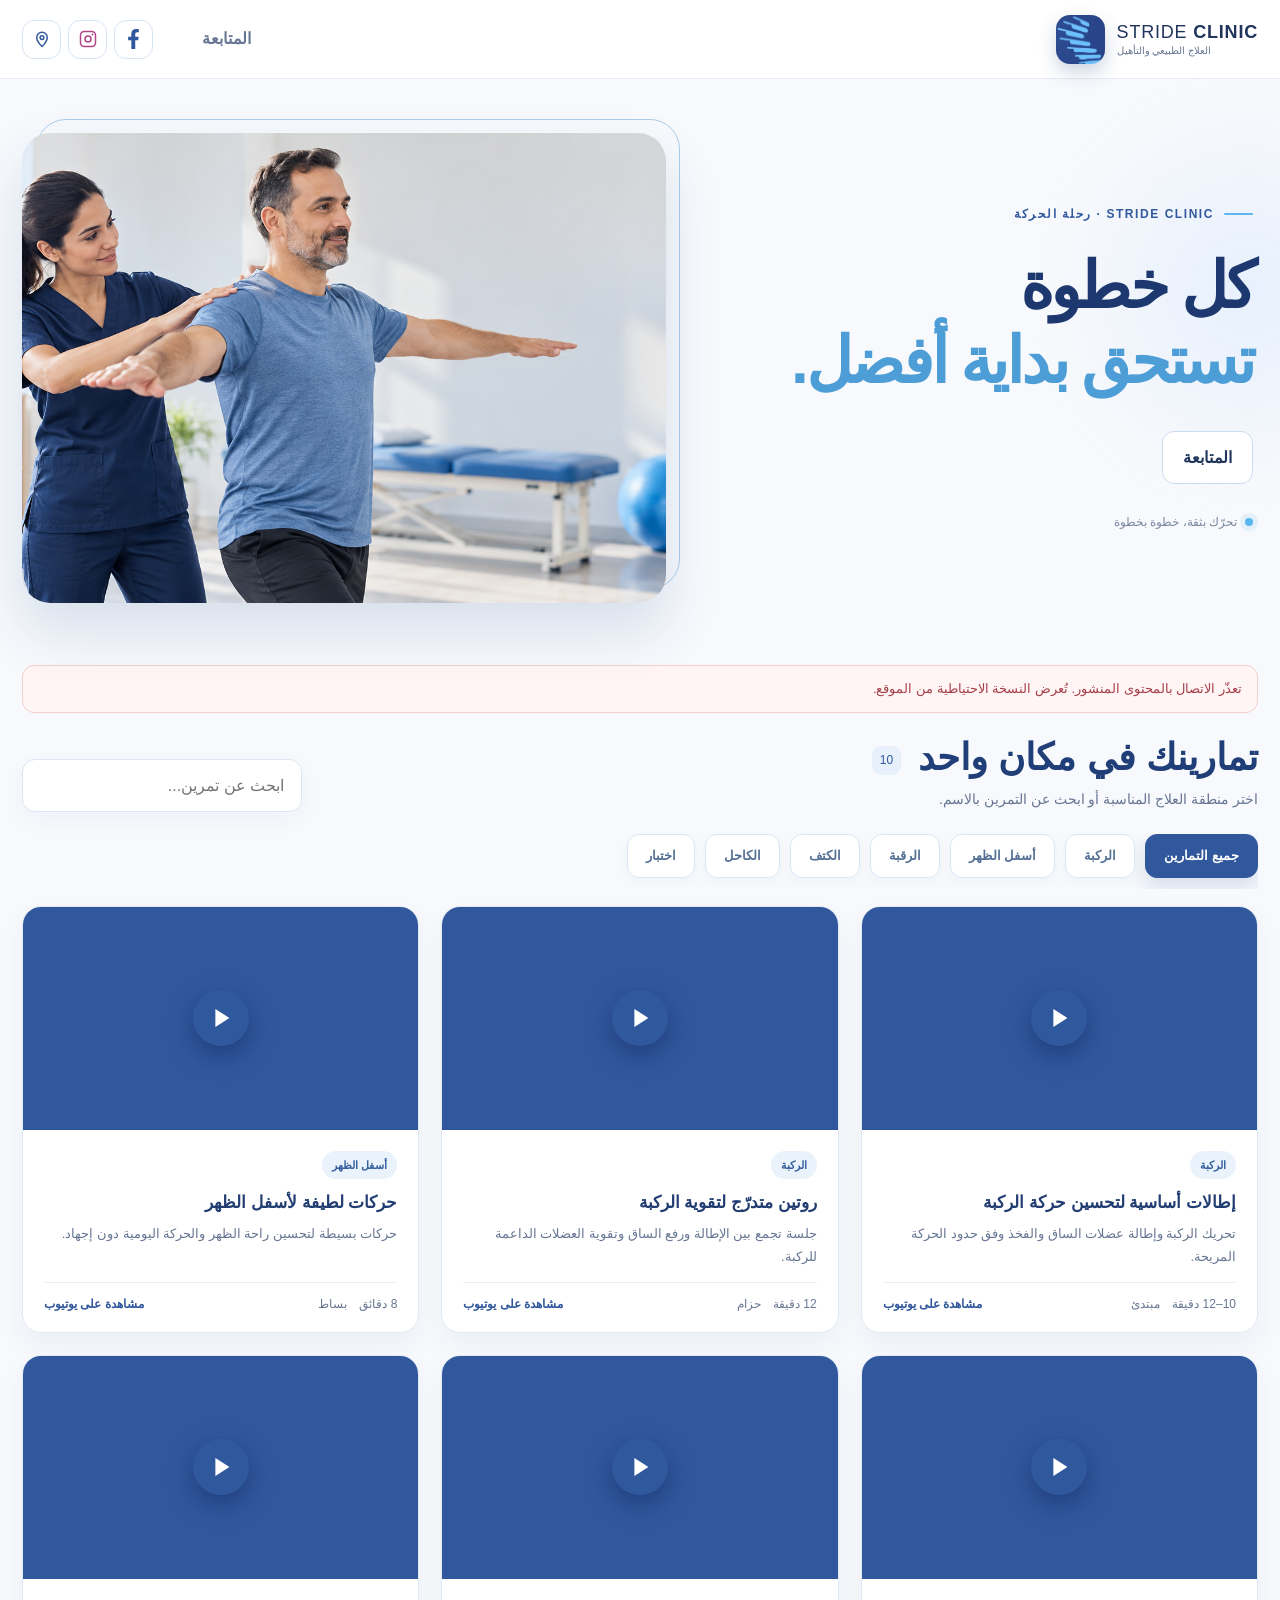
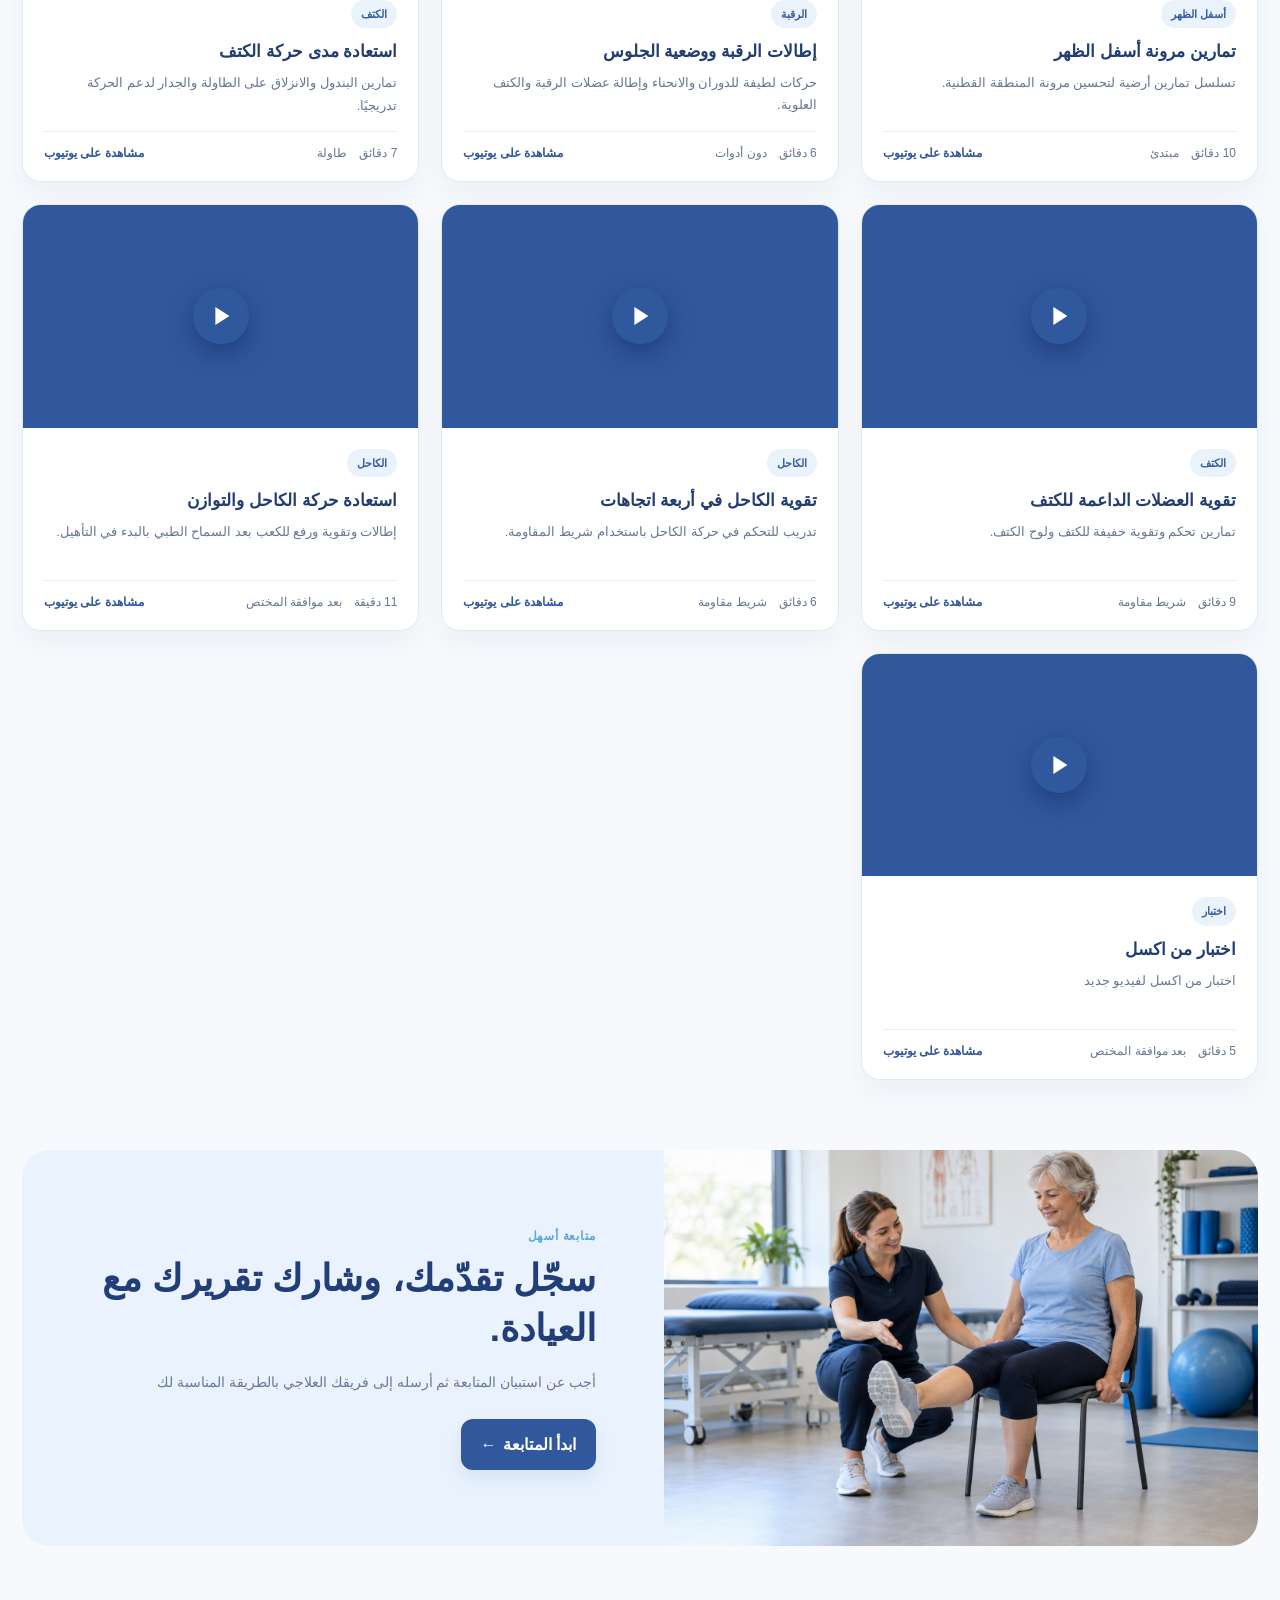
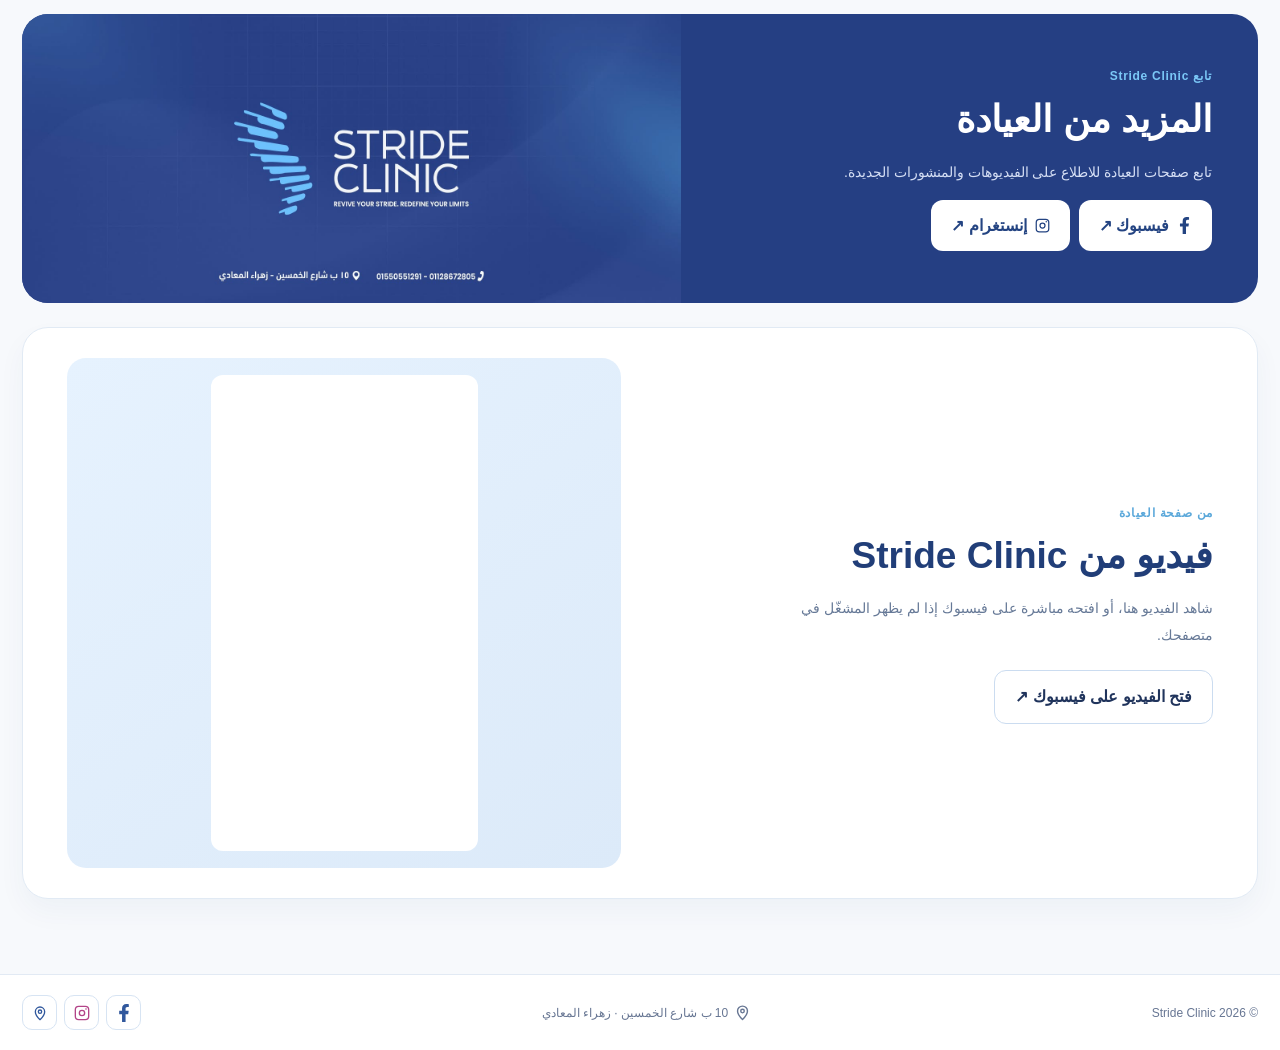
==== index.html @ a704c7cf "Add files via upload" ====
<!doctype html>
<html lang="ar" dir="rtl">
<head>
  <meta charset="utf-8">
  <meta name="viewport" content="width=device-width, initial-scale=1, viewport-fit=cover">
  <meta name="theme-color" content="#294887">
  <meta name="description" content="Stride Clinic | تمارين العلاج الطبيعي والمتابعة.">
  <title>Stride Clinic | التمارين والمتابعة</title>
  <style>
    :root { --ink:#17312e; --muted:#647571; --brand:#0f6158; --dark:#0a4942; --soft:#e8f2f0; --line:#dce5e2; --bg:#f5f7f6; --white:#fff; --danger:#9a3636; }
    * { box-sizing:border-box; }
    html { scroll-behavior:smooth; }
    body { margin:0; background:var(--bg); color:var(--ink); font-family:Tahoma,Arial,"Segoe UI",sans-serif; line-height:1.7; }
    button,input,select,textarea { font:inherit; }
    button { cursor:pointer; }
    a { color:inherit; }
    .wrap { width:min(1140px,calc(100% - 30px)); margin-inline:auto; }
    .topbar { background:var(--white); border-bottom:1px solid var(--line); position:sticky; top:0; z-index:20; transition:transform .32s ease,box-shadow .32s ease; will-change:transform; }
    .topbar.is-hidden { transform:translateY(-105%); }
    .topbar.is-scrolled { box-shadow:0 8px 24px #17312e12; }
    .top-inner { min-height:70px; display:flex; align-items:center; gap:18px; }
    .brand { margin-left:auto; display:flex; align-items:center; gap:10px; text-decoration:none; font-weight:800; }
    .brand-mark { width:38px; height:38px; display:grid; place-items:center; border-radius:11px; color:white; background:var(--brand); font-size:22px; line-height:1; }
    .brand small { display:block; color:var(--muted); font-size:11px; font-weight:400; margin-top:-3px; }
    .desktop-nav { display:flex; gap:5px; }
    .nav-button { background:none; border:0; border-radius:10px; color:var(--muted); padding:9px 14px; font-weight:700; }
    .nav-button:hover,.nav-button.active { color:var(--brand); background:var(--soft); }
    .mobile-nav { display:none; position:relative; }
    .mobile-nav summary { display:grid; place-items:center; width:40px; height:40px; border:1px solid var(--line); border-radius:10px; background:white; cursor:pointer; list-style:none; }
    .mobile-nav summary::-webkit-details-marker { display:none; }
    .mobile-nav nav { position:absolute; top:46px; left:0; width:210px; display:grid; gap:4px; background:white; border:1px solid var(--line); border-radius:12px; padding:8px; box-shadow:0 18px 30px #17312e1c; }
    .mobile-nav .nav-button { text-align:right; }
    .page { display:none; }
    .page.active { display:block; }
    .hero { padding:43px 0 30px; }
    .eyebrow { color:var(--brand); font-weight:800; font-size:13px; margin:0 0 10px; }
    h1,h2,h3,p { margin-top:0; }
    h1 { font-size:clamp(30px,5vw,46px); line-height:1.25; letter-spacing:-.035em; margin-bottom:10px; }
    .lead { color:var(--muted); font-size:16px; max-width:720px; margin:0; }
    .button { border:0; border-radius:10px; padding:10px 15px; background:var(--brand); color:white; font-weight:800; display:inline-flex; align-items:center; justify-content:center; gap:6px; text-decoration:none; }
    .button:hover { background:var(--dark); }
    .button.secondary { background:white; color:var(--ink); border:1px solid var(--line); }
    .button.secondary:hover { background:var(--soft); }
    .alert { display:none; border:1px solid #e3b8b8; background:#fff2f2; color:var(--danger); border-radius:12px; padding:12px 15px; margin-bottom:22px; white-space:pre-line; font-size:13px; }
    .alert.visible { display:block; }
    .section-head { display:flex; align-items:end; justify-content:space-between; gap:18px; margin-bottom:18px; }
    .section-head h2 { font-size:clamp(22px,3vw,29px); margin:0 0 2px; }
    .count-inline { color:var(--muted); font-size:14px; font-weight:400; margin-inline-start:6px; }
    .section-head p { color:var(--muted); font-size:13px; margin:0; }
    .search { width:min(100%,280px); border:1px solid var(--line); border-radius:10px; padding:10px 13px; background:white; outline:none; }
    .search:focus,.field input:focus,.field select:focus,.field textarea:focus { border-color:var(--brand); box-shadow:0 0 0 3px var(--soft); }
    .filters { display:flex; overflow:auto; gap:8px; padding-bottom:8px; margin-bottom:12px; }
    .filter { flex:0 0 auto; border:1px solid var(--line); background:white; color:var(--muted); border-radius:999px; padding:7px 14px; font-weight:700; font-size:13px; }
    .filter.active { color:white; border-color:var(--brand); background:var(--brand); }
    .category-description { color:var(--dark); background:var(--soft); border-radius:11px; padding:10px 14px; font-size:13px; margin-bottom:20px; }
    .video-grid { display:grid; grid-template-columns:repeat(3,minmax(0,1fr)); gap:19px; padding-bottom:70px; }
    .card { min-width:0; overflow:hidden; border:1px solid var(--line); background:white; border-radius:15px; box-shadow:0 10px 27px #12312d0c; }
    .video-box { aspect-ratio:16/9; background:#dfe7e5; }
    .video-cover { position:relative; width:100%; height:100%; display:block; border:0; padding:0; overflow:hidden; background:#dfe7e5; color:white; }
    .video-cover img { width:100%; height:100%; display:block; object-fit:cover; }
    .video-cover::after { content:""; position:absolute; inset:50% auto auto 50%; transform:translate(-50%,-50%); width:58px; height:42px; border-radius:11px; background:#d53131; box-shadow:0 5px 16px #0004; }
    .video-cover::before { content:""; position:absolute; z-index:1; inset:50% auto auto 50%; transform:translate(-40%,-50%); border-top:10px solid transparent; border-bottom:10px solid transparent; border-left:16px solid white; }
    .video-box iframe { border:0; width:100%; height:100%; display:block; }
    .video-copy { padding:17px; }
    .tag { display:inline-block; border-radius:100px; background:var(--soft); color:var(--brand); font-weight:800; font-size:11px; padding:3px 9px; margin-bottom:9px; }
    .video-copy h3 { font-size:16px; line-height:1.55; margin-bottom:7px; }
    .video-copy p { color:var(--muted); font-size:13px; min-height:44px; margin-bottom:13px; }
    .video-meta { display:flex; flex-wrap:wrap; gap:4px 12px; color:var(--muted); border-top:1px solid var(--line); padding-top:11px; font-size:12px; }
    .video-meta a { color:var(--brand); text-decoration:none; font-weight:700; }
    .empty { padding:34px; color:var(--muted); border:1px dashed var(--line); border-radius:13px; background:white; text-align:center; margin-bottom:70px; }
    .forms-page { padding:52px 0 75px; }
    .forms-title { max-width:760px; margin-bottom:27px; }
    .forms-title h1 { font-size:clamp(28px,4vw,42px); }
    .forms-title p { color:var(--muted); margin:0; }
    .form-layout { display:grid; grid-template-columns:230px minmax(0,1fr); gap:22px; align-items:start; }
    .survey-tabs { display:grid; gap:8px; position:sticky; top:91px; }
    .survey-tab { text-align:right; border:1px solid var(--line); background:white; color:var(--muted); border-radius:11px; padding:12px 13px; font-weight:700; }
    .survey-tab.active { color:var(--dark); border-color:#b8d3ce; background:var(--soft); }
    .survey-tab small { display:block; font-weight:400; margin-top:2px; }
    .form-card { border:1px solid var(--line); border-radius:15px; background:white; padding:clamp(19px,3vw,30px); }
    .form-card h2 { font-size:23px; margin:0 0 4px; }
    .form-card > p { color:var(--muted); font-size:13px; margin-bottom:22px; }
    .field { margin-bottom:21px; }
    .field label { display:block; font-weight:800; font-size:13px; margin-bottom:7px; }
    .field label.required::after { content:" *"; color:var(--danger); }
    .field input:not([type=range]),.field select,.field textarea { width:100%; border:1px solid var(--line); border-radius:10px; background:#fbfcfc; padding:10px 12px; color:var(--ink); outline:none; }
    .field textarea { min-height:96px; resize:vertical; }
    .field input[type=range] { width:calc(100% - 58px); accent-color:var(--brand); vertical-align:middle; }
    .range-value { display:inline-grid; place-items:center; width:47px; padding:5px; background:var(--soft); color:var(--brand); border-radius:8px; margin-right:7px; font-weight:800; }
    .hint { color:var(--muted); font-size:11px; margin-top:5px; }
    .form-actions { display:flex; justify-content:space-between; gap:10px; border-top:1px solid var(--line); padding-top:19px; margin-top:8px; }
    .modal { display:none; position:fixed; inset:0; z-index:50; background:#0b221dd4; padding:18px; align-items:center; justify-content:center; }
    .modal.open { display:flex; }
    .modal-shell { width:min(750px,100%); max-height:95vh; display:flex; flex-direction:column; background:var(--bg); border-radius:16px; overflow:hidden; }
    .modal-head { display:flex; justify-content:space-between; align-items:center; gap:10px; padding:13px 16px; }
    .modal-head strong { font-size:16px; }
    .modal-actions { display:flex; gap:7px; }
    .report-scroll { overflow:auto; }
    .report { width:100%; background:white; padding:35px; }
    .report h1 { font-size:25px; border-bottom:2px solid var(--brand); padding-bottom:11px; margin-bottom:18px; }
    .report-date { color:var(--muted); font-size:12px; margin-bottom:20px; }
    .report section { margin-bottom:23px; break-inside:avoid; }
    .report h2 { color:var(--dark); font-size:17px; margin-bottom:10px; }
    .answer { display:grid; grid-template-columns:1fr 1fr; gap:15px; border-bottom:1px solid #e4e9e7; padding:7px 0; font-size:12px; }
    .answer strong { white-space:pre-wrap; overflow-wrap:anywhere; }
    .footer { background:white; border-top:1px solid var(--line); color:var(--muted); font-size:12px; padding:20px 0; }
    .reveal-ready .reveal { opacity:0; transform:translateY(17px); transition:opacity .48s ease,transform .48s ease; }
    .reveal-ready .reveal.is-visible { opacity:1; transform:none; }
    @media(prefers-reduced-motion:reduce) { html { scroll-behavior:auto; } .topbar,.reveal-ready .reveal { transition:none; } .reveal-ready .reveal { opacity:1; transform:none; } }
    @media(max-width:900px) { .video-grid { grid-template-columns:repeat(2,minmax(0,1fr)); } .form-layout { grid-template-columns:1fr; } .survey-tabs { display:flex; overflow:auto; position:static; } .survey-tab { min-width:180px; } }
    @media(max-width:680px) { .top-inner { min-height:63px; } .desktop-nav { display:none; } .mobile-nav { display:block; } .hero { padding:38px 0 23px; } .section-head { flex-direction:column; align-items:stretch; } .search { width:100%; } .video-grid { grid-template-columns:1fr; } .video-copy p { min-height:0; } .forms-page { padding-top:36px; } .form-actions { flex-direction:column; } .form-actions .button { width:100%; } .modal { padding:0; } .modal-shell { max-height:100vh; border-radius:0; } .modal-head { flex-direction:column; align-items:stretch; } .modal-actions .button { flex:1; } .report { padding:22px; } }
    @media print { body > *:not(.modal) { display:none!important; } .modal { display:block!important; position:static; background:white; padding:0; } .modal-shell { width:100%; max-height:none; display:block; border-radius:0; } .modal-head { display:none; } .report-scroll { overflow:visible; } .report { padding:12mm; } @page { size:A4; margin:0; } }
  </style>
  <link rel="stylesheet" href="./stride.css">
</head>
<body>
  <svg class="icon-defs" xmlns="http://www.w3.org/2000/svg" aria-hidden="true" focusable="false">
    <symbol id="icon-facebook" viewBox="0 0 320 512"><path fill="currentColor" d="M279.14 288l14.22-92.66h-88.91v-60.13c0-25.35 12.42-50.06 52.25-50.06H297V6.26S260.4 0 225.36 0C152.22 0 104.42 44.38 104.42 124.72v70.62H23.11V288h81.31v224h100.03V288z"/></symbol>
    <symbol id="icon-instagram" viewBox="0 0 24 24"><rect x="2" y="2" width="20" height="20" rx="5" fill="none" stroke="currentColor" stroke-width="2"/><circle cx="12" cy="12" r="4" fill="none" stroke="currentColor" stroke-width="2"/><circle cx="18" cy="6" r="1.25" fill="currentColor"/></symbol>
    <symbol id="icon-location" viewBox="0 0 24 24"><path d="M12 22s7-6.7 7-12a7 7 0 1 0-14 0c0 5.3 7 12 7 12Z" fill="none" stroke="currentColor" stroke-width="2" stroke-linejoin="round"/><circle cx="12" cy="10" r="2.5" fill="none" stroke="currentColor" stroke-width="2"/></symbol>
  </svg>
  <header class="topbar">
    <div class="wrap top-inner">
      <a class="brand" href="#home" id="brand-link"><span class="brand-mark" aria-hidden="true"><img src="./assets/stride-logo.png" alt=""></span><span class="brand-name">STRIDE <b>CLINIC</b><small>العلاج الطبيعي والتأهيل</small></span></a>
      <nav class="desktop-nav" aria-label="التنقل الرئيسي"><button type="button" class="nav-button active" data-page="home">الرئيسية</button><button type="button" class="nav-button" data-page="surveys">المتابعة</button></nav>
      <div class="social-icons header-icons" aria-label="روابط العيادة"><a class="icon-link" href="https://www.facebook.com/p/Stride-Clinic-61575582637063/" target="_blank" rel="noopener noreferrer" aria-label="فيسبوك" title="فيسبوك"><svg aria-hidden="true"><use href="#icon-facebook"/></svg></a><a class="icon-link instagram" href="https://www.instagram.com/stride_clinic" target="_blank" rel="noopener noreferrer" aria-label="إنستغرام" title="إنستغرام"><svg aria-hidden="true"><use href="#icon-instagram"/></svg></a><a class="icon-link" href="https://share.google/d2oDr01yW7UcouUeu" target="_blank" rel="noopener noreferrer" aria-label="موقع العيادة" title="موقع العيادة"><svg aria-hidden="true"><use href="#icon-location"/></svg></a></div>
      <details class="mobile-nav" id="mobile-nav"><summary aria-label="فتح القائمة">☰</summary><nav aria-label="قائمة الهاتف"><button type="button" class="nav-button active" data-page="home">الرئيسية</button><button type="button" class="nav-button" data-page="surveys">المتابعة</button><div class="social-icons mobile-icons"><a class="icon-link" href="https://www.facebook.com/p/Stride-Clinic-61575582637063/" target="_blank" rel="noopener noreferrer" aria-label="فيسبوك" title="فيسبوك"><svg aria-hidden="true"><use href="#icon-facebook"/></svg></a><a class="icon-link instagram" href="https://www.instagram.com/stride_clinic" target="_blank" rel="noopener noreferrer" aria-label="إنستغرام" title="إنستغرام"><svg aria-hidden="true"><use href="#icon-instagram"/></svg></a><a class="icon-link" href="https://share.google/d2oDr01yW7UcouUeu" target="_blank" rel="noopener noreferrer" aria-label="موقع العيادة" title="موقع العيادة"><svg aria-hidden="true"><use href="#icon-location"/></svg></a></div></nav></details>
    </div>
  </header>

  <main>
    <section id="home" class="page active">
      <div class="wrap">
        <div class="hero">
          <div class="hero-content"><span class="eyebrow"><span class="eyebrow-line"></span> STRIDE CLINIC · رحلة الحركة</span><h1>كل خطوة<br><em>تستحق بداية أفضل.</em></h1><div class="hero-actions"><button type="button" class="button secondary" data-page="surveys">المتابعة</button></div><div class="hero-foot"><span class="pulse-dot"></span> تحرّك بثقة، خطوة بخطوة</div></div>
          <div class="hero-visual"><img src="./assets/hero-therapy.png" alt="أخصائية علاج طبيعي تساعد مراجعًا في تمرين للحركة" fetchpriority="high"></div>
        </div>
        <div class="alert" id="content-error" role="alert"></div>
        <div class="section-head" id="exercise-library"><div><h2>تمارينك في مكان واحد <span id="video-count" class="count-inline">0</span></h2><p>اختر منطقة العلاج المناسبة أو ابحث عن التمرين بالاسم.</p></div><input class="search" id="search" type="search" placeholder="ابحث عن تمرين..." aria-label="ابحث عن تمرين"></div>
        <div class="filters" id="filters" aria-label="تصفية حسب منطقة العلاج"></div>
        <div class="category-description" id="category-description" hidden></div>
        <div class="video-grid" id="videos"></div>
        <div class="empty" id="video-empty">لا توجد تمارين متاحة الآن.</div>
        <section class="care-feature"><div class="care-photo"><img src="./assets/guided-exercise.png" alt="أخصائية تتابع تمرين الركبة مع مريضة" loading="lazy"></div><div class="care-copy"><span class="section-kicker">متابعة أسهل</span><h2>سجّل تقدّمك، وشارك تقريرك مع العيادة.</h2><p>أجب عن استبيان المتابعة ثم أرسله إلى فريقك العلاجي بالطريقة المناسبة لك</p><button type="button" class="button" data-page="surveys">ابدأ المتابعة <span aria-hidden="true">←</span></button></div></section>
        <section class="social-feature"><div class="social-copy"><span class="section-kicker">تابع Stride Clinic</span><h2>المزيد من العيادة</h2><p>تابع صفحات العيادة للاطلاع على الفيديوهات والمنشورات الجديدة.</p><div class="social-feature-links"><a class="button social-button" href="https://www.facebook.com/p/Stride-Clinic-61575582637063/" target="_blank" rel="noopener noreferrer"><svg aria-hidden="true"><use href="#icon-facebook"/></svg> فيسبوك ↗</a><a class="button social-button" href="https://www.instagram.com/stride_clinic" target="_blank" rel="noopener noreferrer"><svg aria-hidden="true"><use href="#icon-instagram"/></svg> إنستغرام ↗</a></div></div><img src="./assets/stride-cover.png" alt="صورة غلاف Stride Clinic" loading="lazy"></section>
        <section class="clinic-video" aria-labelledby="clinic-video-title"><div class="clinic-video-copy"><span class="section-kicker">من صفحة العيادة</span><h2 id="clinic-video-title">فيديو من Stride Clinic</h2><p>شاهد الفيديو هنا، أو افتحه مباشرة على فيسبوك إذا لم يظهر المشغّل في متصفحك.</p><a class="button secondary" href="https://www.facebook.com/61575582637063/videos/1559548238819731/" target="_blank" rel="noopener noreferrer">فتح الفيديو على فيسبوك ↗</a></div><div class="clinic-video-frame"><iframe title="فيديو من صفحة Stride Clinic على فيسبوك" src="https://www.facebook.com/plugins/video.php?height=476&amp;href=https%3A%2F%2Fwww.facebook.com%2F61575582637063%2Fvideos%2F1559548238819731%2F&amp;show_text=false&amp;width=267&amp;t=0" width="267" height="476" loading="lazy" scrolling="no" allow="autoplay; clipboard-write; encrypted-media; picture-in-picture; web-share" allowfullscreen referrerpolicy="strict-origin-when-cross-origin"></iframe></div></section>
      </div>
    </section>

    <section id="surveys" class="page forms-page">
      <div class="wrap">
        <header class="forms-title"><span class="section-kicker">متابعة رحلتك</span><h1>المتابعة</h1><p>أكمل الإجابات، ثم احفظ تقريرك وأرسله إلى العيادة.</p></header>
        <div class="form-layout"><nav class="survey-tabs" id="survey-tabs" aria-label="قائمة الاستبيانات"></nav><div id="survey-content"><div class="empty">لا توجد استبيانات متاحة الآن.</div></div></div>
      </div>
    </section>
  </main>

  <footer class="footer"><div class="wrap footer-inner"><span>© <span id="year"></span> Stride Clinic</span><a class="footer-location" href="https://share.google/d2oDr01yW7UcouUeu" target="_blank" rel="noopener noreferrer"><svg aria-hidden="true"><use href="#icon-location"/></svg> 10 ب شارع الخمسين · زهراء المعادي</a><div class="social-icons footer-icons"><a class="icon-link" href="https://www.facebook.com/p/Stride-Clinic-61575582637063/" target="_blank" rel="noopener noreferrer" aria-label="فيسبوك" title="فيسبوك"><svg aria-hidden="true"><use href="#icon-facebook"/></svg></a><a class="icon-link instagram" href="https://www.instagram.com/stride_clinic" target="_blank" rel="noopener noreferrer" aria-label="إنستغرام" title="إنستغرام"><svg aria-hidden="true"><use href="#icon-instagram"/></svg></a><a class="icon-link" href="https://share.google/d2oDr01yW7UcouUeu" target="_blank" rel="noopener noreferrer" aria-label="موقع العيادة" title="موقع العيادة"><svg aria-hidden="true"><use href="#icon-location"/></svg></a></div></div></footer>

  <div class="modal" id="report-modal" role="dialog" aria-modal="true" aria-labelledby="report-title"><div class="modal-shell"><div class="modal-head"><strong id="report-title">معاينة تقرير المتابعة</strong><div class="modal-actions"><button class="button secondary" type="button" id="close-report">إغلاق</button><button class="button" type="button" id="save-pdf">حفظ PDF</button></div></div><div class="report-scroll"><p id="pdf-status" role="status" style="margin:0 0 10px;color:#9b2c2c" hidden></p><article class="report" id="report"></article></div></div></div>

  <script src="https://www.gstatic.com/firebasejs/12.19.0/firebase-app-compat.js"></script>
  <script src="https://www.gstatic.com/firebasejs/12.19.0/firebase-database-compat.js"></script>
  <script src="./firebase-config.js"></script>
  <script src="./content-model.js"></script>
  <script>
    (() => {
      'use strict';
      const $ = id => document.getElementById(id);
      const state = {categories:[],videos:[],surveys:[],questions:[],options:[],filter:'all',search:'',surveyId:null};
      let filterTimer=null;
      const byOrder = (a,b) => Number(a.order || 9999) - Number(b.order || 9999);
      const clean = value => String(value ?? '').trim();
      const el = (tag,className,textValue) => { const node=document.createElement(tag); if(className) node.className=className; if(textValue!==undefined) node.textContent=textValue; return node; };
      const reducedMotion = matchMedia('(prefers-reduced-motion: reduce)').matches;
      let lastScrollY=window.scrollY;
      let scrollQueued=false;
      const revealObserver = !reducedMotion && 'IntersectionObserver' in window ? new IntersectionObserver(entries=>{
        entries.forEach(entry=>{if(entry.isIntersecting){entry.target.classList.add('is-visible');revealObserver.unobserve(entry.target);}});
      },{rootMargin:'0px 0px -35px 0px',threshold:.05}) : null;
      if(revealObserver) document.body.classList.add('reveal-ready');
      function observeReveals(){
        document.querySelectorAll('.page.active .hero,.page.active .section-head,.page.active .card,.page.active .care-feature,.page.active .social-feature,.page.active .clinic-video,.page.active .forms-title,.page.active .form-card').forEach(node=>{
          if(node.dataset.revealObserved)return;
          node.dataset.revealObserved='true';node.classList.add('reveal');
          if(revealObserver)revealObserver.observe(node);else node.classList.add('is-visible');
        });
      }
      window.addEventListener('scroll',()=>{
        if(scrollQueued)return;scrollQueued=true;
        requestAnimationFrame(()=>{
          const y=Math.max(0,window.scrollY),delta=y-lastScrollY;
          const bar=document.querySelector('.topbar');
          bar.classList.toggle('is-scrolled',y>15);
          if(y<95||delta<-7)bar.classList.remove('is-hidden');
          else if(delta>7 && y>140 && !$('mobile-nav').open && !$('report-modal').classList.contains('open'))bar.classList.add('is-hidden');
          lastScrollY=y;scrollQueued=false;
        });
      },{passive:true});

      function showPage(id) {
        const target = id === 'surveys' ? 'surveys' : 'home';
        document.querySelectorAll('.page').forEach(page => page.classList.toggle('active',page.id===target));
        document.querySelectorAll('[data-page]').forEach(button => button.classList.toggle('active',button.dataset.page===target));
        $('mobile-nav').open = false;
        if(location.hash !== '#'+target) history.replaceState(null,'','#'+target);
        window.scrollTo({top:0,behavior:'smooth'});
        document.querySelector('.topbar').classList.remove('is-hidden');
        observeReveals();
      }
      document.querySelectorAll('[data-page]').forEach(button => button.addEventListener('click',()=>showPage(button.dataset.page)));
      $('brand-link').addEventListener('click',event=>{event.preventDefault();showPage('home');});
      window.addEventListener('hashchange',()=>showPage(location.hash.slice(1)));
      $('year').textContent = new Date().getFullYear();
      if(location.hash==='#surveys') showPage('surveys');

      function parseContent(raw) {
        if(!window.ClinicContent) throw new Error('تعذّر تحميل قواعد المحتوى.');
        const content=ClinicContent.normalize(raw);
        return {
          categories:content.categories.filter(x=>x.active).sort(byOrder),
          videos:content.videos.filter(x=>x.active).map(x=>({...x,youtubeId:ClinicContent.youtubeId(x.url)})).sort(byOrder),
          surveys:content.surveys.filter(x=>x.active).sort(byOrder),
          questions:content.questions.sort(byOrder),
          options:content.options.sort(byOrder)
        };
      }

      function showContentError(error='') {
        $('content-error').textContent=error;
        $('content-error').classList.toggle('visible',Boolean(error));
      }
      function applyContent(data) {
        Object.keys(answers).forEach(key=>delete answers[key]);
        Object.assign(state,data);
        state.filter='all'; state.search=''; $('search').value='';
        state.surveyId=state.surveys[0]?.id || null;
        renderFilters(); renderVideos(); renderSurveys();
        observeReveals();
        showContentError();
      }
      async function autoLoad() {
        try {
          if(!window.firebase || !window.CLINIC_FIREBASE) throw new Error('خدمة المحتوى غير متاحة.');
          const app=firebase.apps.length ? firebase.app() : firebase.initializeApp(CLINIC_FIREBASE.config);
          const snapshot=await app.database().ref(CLINIC_FIREBASE.contentPath).get();
          if(!snapshot.exists()) throw new Error('لم يُنشر المحتوى بعد.');
          const value=snapshot.val();
          applyContent(parseContent(typeof value==='string' ? JSON.parse(value) : value));
        } catch(error) {
          try {
            const response=await fetch('./content.json?updated='+Date.now(),{cache:'no-store'});
            if(!response.ok) throw new Error('لا توجد نسخة محلية.');
            applyContent(parseContent(await response.json()));
            showContentError('تعذّر الاتصال بالمحتوى المنشور. تُعرض النسخة الاحتياطية من الموقع.');
          } catch {
            showContentError('تعذّر تحميل محتوى الموقع. يرجى المحاولة لاحقًا.');
          }
        }
      }

      function renderFilters() {
        const box=$('filters'); box.replaceChildren();
        [{id:'all',title:'جميع التمارين'},...state.categories].forEach(category=>{
          const button=el('button','filter'+(category.id===state.filter?' active':''),category.title);
          button.type='button'; button.addEventListener('click',()=>{
            if(state.filter===category.id)return;
            const grid=$('videos');grid.classList.add('is-switching');
            const update=()=>{state.filter=category.id;renderFilters();renderVideos();requestAnimationFrame(()=>grid.classList.remove('is-switching'));};
            if(filterTimer)clearTimeout(filterTimer);
            if(reducedMotion)update();else filterTimer=setTimeout(()=>{filterTimer=null;update();},170);
          }); box.append(button);
        });
      }
      function renderVideos() {
        const category=state.categories.find(item=>item.id===state.filter);
        $('category-description').hidden=!category;
        $('category-description').textContent=category?.description || '';
        const activeCategories=new Map(state.categories.map(x=>[x.id,x]));
        const visible=state.videos.filter(item=>activeCategories.has(item.categoryId) && (state.filter==='all'||item.categoryId===state.filter) && (!state.search||(item.title+' '+item.description+' '+activeCategories.get(item.categoryId).title).toLocaleLowerCase('ar').includes(state.search)));
        $('video-count').textContent=String(visible.length);
        const grid=$('videos'); grid.replaceChildren();
        visible.forEach((item,index)=>{
          const card=el('article','card');
          card.style.animationDelay=Math.min(index,8)*55+'ms';
          const frame=el('div','video-box');
          const cover=el('button','video-cover'); cover.type='button'; cover.setAttribute('aria-label','تشغيل فيديو: '+item.title);
          const image=el('img'); image.src='https://i.ytimg.com/vi/'+item.youtubeId+'/hqdefault.jpg'; image.alt=''; image.loading='lazy';
          image.addEventListener('error',()=>{image.style.display='none';cover.style.background='#31589d';});
          cover.append(image);
          cover.addEventListener('click',()=>{
            const iframe=el('iframe'); iframe.src='https://www.youtube-nocookie.com/embed/'+item.youtubeId+'?autoplay=1&rel=0'; iframe.title=item.title;
            iframe.allow='accelerometer; autoplay; clipboard-write; encrypted-media; gyroscope; picture-in-picture; web-share'; iframe.allowFullscreen=true;
            frame.replaceChildren(iframe);
          });
          frame.append(cover);
          const copy=el('div','video-copy');
          copy.append(el('span','tag',activeCategories.get(item.categoryId).title),el('h3','',item.title),el('p','',item.description));
          const meta=el('div','video-meta');
          if(item.duration) meta.append(el('span','',item.duration));
          if(item.level) meta.append(el('span','',item.level));
          const link=el('a','','مشاهدة على يوتيوب'); link.href=item.url; link.target='_blank'; link.rel='noopener noreferrer'; meta.append(link); copy.append(meta);
          card.append(frame,copy); grid.append(card);
        });
        $('video-empty').hidden=visible.length>0;
        if(!visible.length) $('video-empty').textContent=state.videos.length?'لا توجد تمارين تطابق البحث أو الفئة المحددة.':'لا توجد فيديوهات مفعّلة في ملف المحتوى.';
        observeReveals();
      }
      $('search').addEventListener('input',event=>{state.search=event.target.value.trim().toLocaleLowerCase('ar');renderVideos();});

      function createField(question) {
        const field=el('div','field');
        const label=el('label',question.required?'required':'',question.title); label.htmlFor='q-'+question.id;
        let input;
        if(question.type==='فقرة') input=el('textarea');
        else if(question.type==='اختيار'||question.type==='فئة') {
          input=el('select'); input.append(el('option','','اختر إجابة'));
          input.firstChild.value='';
          const choices=question.type==='فئة' ? state.categories.map(x=>x.title) : state.options.filter(x=>x.questionId===question.id).map(x=>x.title);
          choices.forEach(value=>{const option=el('option','',value);option.value=value;input.append(option);});
        } else if(question.type==='مقياس') {
          input=el('input'); input.type='range'; input.min=String(question.min); input.max=String(question.max); input.value=String(question.min);
        } else { input=el('input'); input.type=question.type==='تاريخ'?'date':'text'; }
        input.id='q-'+question.id; input.name=question.id; input.required=question.required;
        if(question.type==='تاريخ' && question.id==='report_date') input.value=new Date().toISOString().slice(0,10);
        if(question.hint && (question.type==='نص'||question.type==='فقرة')) input.placeholder=question.hint;
        field.append(label,input);
        if(question.type==='مقياس') {const output=el('output','range-value',input.value); output.htmlFor=input.id; input.addEventListener('input',()=>output.textContent=input.value); field.append(output);}
        if(question.hint && question.type!=='نص' && question.type!=='فقرة') field.append(el('div','hint',question.hint));
        return field;
      }
      function renderSurveys() {
        const tabs=$('survey-tabs'); tabs.replaceChildren();
        state.surveys.forEach(survey=>{
          const button=el('button','survey-tab'+(survey.id===state.surveyId?' active':'')); button.type='button';
          button.textContent=survey.title;
          button.addEventListener('click',()=>{collectAnswers();state.surveyId=survey.id;renderSurveys();}); tabs.append(button);
        });
        const container=$('survey-content'); container.replaceChildren();
        const survey=state.surveys.find(x=>x.id===state.surveyId);
        if(!survey) {container.append(el('div','empty','لا توجد استبيانات مفعّلة في ملف المحتوى.'));return;}
        const card=el('div','form-card'); card.append(el('h2','',survey.title),el('p','',survey.description));
        state.questions.filter(q=>q.surveyId===survey.id).forEach(question=>card.append(createField(question)));
        const actions=el('div','form-actions');
        const index=state.surveys.findIndex(x=>x.id===survey.id);
        if(index>0){const back=el('button','button secondary','السابق');back.type='button';back.addEventListener('click',()=>{collectAnswers();state.surveyId=state.surveys[index-1].id;renderSurveys();});actions.append(back);}
        if(index<state.surveys.length-1){const next=el('button','button','التالي');next.type='button';next.addEventListener('click',()=>{collectAnswers();state.surveyId=state.surveys[index+1].id;renderSurveys();});actions.append(next);}
        else {const finish=el('button','button','مراجعة التقرير وحفظه PDF');finish.type='button';finish.addEventListener('click',buildReport);actions.append(finish);}
        card.append(actions); container.append(card);
        restoreAnswers();
        observeReveals();
      }
      const answers={};
      function collectAnswers(){document.querySelectorAll('#survey-content [name]').forEach(input=>answers[input.name]=input.value);}
      function restoreAnswers(){document.querySelectorAll('#survey-content [name]').forEach(input=>{if(Object.prototype.hasOwnProperty.call(answers,input.name)){input.value=answers[input.name];if(input.type==='range') input.parentElement.querySelector('output').textContent=input.value;}});}
      function valueFor(question) {return clean(answers[question.id]) || 'لم تتم الإجابة';}
      function buildReport() {
        collectAnswers();
        for(const question of state.questions.filter(q=>q.required && state.surveys.some(s=>s.id===q.surveyId))){
          if(!clean(answers[question.id])) {state.surveyId=question.surveyId;renderSurveys(); const input=$('q-'+question.id); input.focus(); input.reportValidity(); return;}
        }
        const report=$('report'); report.replaceChildren();
        report.append(el('h1','','Stride Clinic | تقرير متابعة العلاج الطبيعي'),el('div','report-date','تاريخ إعداد التقرير: '+new Intl.DateTimeFormat('ar-EG',{dateStyle:'long'}).format(new Date())));
        state.surveys.forEach(survey=>{
          const section=el('section'); section.append(el('h2','',survey.title));
          state.questions.filter(q=>q.surveyId===survey.id).forEach(question=>{
            const row=el('div','answer'); row.append(el('span','',question.title),el('strong','',valueFor(question))); section.append(row);
          });
          report.append(section);
        });
        $('report-modal').classList.add('open'); document.body.style.overflow='hidden';
      }
      function closeReport(){$('report-modal').classList.remove('open');document.body.style.overflow='';}
      $('close-report').addEventListener('click',closeReport);
      $('report-modal').addEventListener('click',event=>{if(event.target===$('report-modal'))closeReport();});
      document.addEventListener('keydown',event=>{if(event.key==='Escape')closeReport();});
      function loadScript(src,globalName) {return new Promise((resolve,reject)=>{if(window[globalName])return resolve();const script=el('script');script.src=src;script.onload=resolve;script.onerror=reject;document.head.append(script);});}
      $('save-pdf').addEventListener('click',async event=>{
        const button=event.currentTarget;button.disabled=true;button.textContent='جاري إعداد الملف...';
        $('pdf-status').hidden=true;
        try {
          await loadScript('./html2canvas.min.js','html2canvas');
          await loadScript('./jspdf.umd.min.js','jspdf');
          const canvas=await html2canvas($('report'),{scale:2,backgroundColor:'#fff',windowWidth:750,logging:false});
          const img=canvas.toDataURL('image/jpeg',.94);
          const pdf=new jspdf.jsPDF({orientation:'portrait',unit:'mm',format:'a4',compress:true});
          const width=194,height=canvas.height*width/canvas.width,step=281;
          for(let page=0,offset=0;offset<height;page++,offset+=step){if(page)pdf.addPage();pdf.addImage(img,'JPEG',8,8-offset,width,height,undefined,'FAST');}
          const name=clean(answers.patient_name).replace(/[\\/:*?"<>|]/g,'-')||'المريض';
          pdf.save('Stride-Clinic-تقرير-المتابعة-'+name+'.pdf');
        } catch(error) {
          console.error('PDF export failed:',error);
          $('pdf-status').textContent='تعذّر إنشاء PDF مباشرة. يمكنك اختيار «طباعة» ثم «حفظ بتنسيق PDF» من المتصفح.';
          $('pdf-status').hidden=false;
        }
        finally {button.disabled=false;button.textContent='حفظ PDF';}
      });
      autoLoad();
    })();
  </script>
</body>
</html>
---- stride.css ----
/* Stride Clinic visual layer; the shared patient functionality remains in index.html. */
:root{--ink:#20345c;--muted:#677693;--brand:#31589d;--dark:#203e7e;--soft:#eaf3fd;--line:#dce6f2;--bg:#f7f9fc;--danger:#a53f4a}
body{font-family:"Segoe UI",Tahoma,Arial,sans-serif;background:var(--bg)}
.wrap{width:min(1240px,calc(100% - 44px))}
.topbar{border-color:#e6edf7;background:#ffffffed;backdrop-filter:blur(18px)}
.top-inner{min-height:78px;gap:28px}
.brand{gap:12px;color:var(--ink);letter-spacing:.05em;line-height:1;text-align:left;direction:ltr}
.brand-mark{width:49px;height:49px;border-radius:14px;overflow:hidden;background:#2a478a url('./assets/stride-logo.png') -58px -95px/260px auto no-repeat;box-shadow:0 8px 18px #1f428339}
.brand-mark img{display:none}
.brand-name{font-size:18px;font-weight:400;white-space:nowrap}.brand-name b{font-weight:800}.brand-name small{letter-spacing:0;direction:rtl;text-align:left;margin-top:5px;font-size:10px;color:var(--muted)}
.desktop-nav{align-items:center;gap:6px}.nav-button{border-radius:100px;padding:10px 17px;transition:background .25s,color .25s,transform .25s}.nav-button:hover{transform:translateY(-2px)}
.nav-social{color:var(--brand);border:1px solid #b8cee8;border-radius:100px;text-decoration:none;font-size:12px;font-weight:800;padding:9px 15px;transition:background .25s,color .25s,transform .25s}.nav-social:hover{background:var(--brand);color:#fff;transform:translateY(-2px)}
.icon-defs{position:absolute;width:0;height:0;overflow:hidden}.desktop-nav .nav-button[data-page="home"].active,.mobile-nav .nav-button[data-page="home"].active{display:none}.social-icons{display:flex;align-items:center;gap:7px}.icon-link{display:grid;place-items:center;width:39px;height:39px;flex:0 0 39px;border:1px solid #d7e4f3;border-radius:12px;color:#31589d;background:#fff;text-decoration:none;transition:transform .22s,background .22s,color .22s,border-color .22s}.icon-link:hover{transform:translateY(-3px);background:#eaf3fd;border-color:#b8cee8}.icon-link.instagram{color:#b34488}.icon-link.instagram:hover{background:#fbeef7;border-color:#ecc4dc}.icon-link svg{display:block;width:18px;height:18px}.icon-link:has(use[href="#icon-facebook"]) svg{width:13px;height:20px}.mobile-icons{padding:7px 8px 5px;justify-content:center;border-top:1px solid var(--line)}.header-icons{margin-inline-start:4px}
.mobile-nav summary{border-radius:12px;color:var(--brand)}.mobile-nav nav{border-color:#dbe6f4;box-shadow:0 18px 38px #1d397222}.mobile-nav nav a{text-decoration:none;display:block}
.page.active{animation:pageIn .5s both}@keyframes pageIn{from{opacity:0;transform:translateY(10px)}to{opacity:1;transform:none}}
.hero{min-height:570px;display:grid;grid-template-columns:.92fr 1.08fr;align-items:center;gap:44px;padding:54px 0 72px;position:relative}
.hero::before{content:"";position:absolute;z-index:-1;right:-15%;top:3%;width:390px;height:390px;border-radius:50%;background:radial-gradient(circle,#dceafd9c,transparent 70%);filter:blur(20px)}
.hero-content{padding:20px 5px 20px 0;animation:heroRise .8s .08s both}.eyebrow{display:flex;align-items:center;gap:10px;letter-spacing:.13em;color:var(--brand);font-size:12px;margin-bottom:25px}.eyebrow-line{width:29px;height:2px;background:#60b6eb;border-radius:2px}
.hero h1{font-size:clamp(42px,5vw,69px);line-height:1.17;letter-spacing:-.05em;color:#1d386f;margin-bottom:22px}.hero h1 em{font-style:normal;color:#4d9ed6}.hero .lead{font-size:16px;line-height:1.95;max-width:530px;color:#617390}
.hero-actions{display:flex;gap:11px;flex-wrap:wrap;margin-top:32px}.button{border-radius:12px;padding:12px 20px;background:#31589d;box-shadow:0 9px 18px #244e9a19;transition:transform .25s,background .25s,box-shadow .25s}.button:hover{background:#244a8d;transform:translateY(-3px);box-shadow:0 14px 23px #244e9a26}.button.secondary{border-color:#cbdcf0;box-shadow:none}.button.secondary:hover{background:#edf5ff}.hero-foot{display:flex;align-items:center;gap:8px;margin-top:28px;color:#7b89a1;font-size:12px}.pulse-dot{width:8px;height:8px;background:#59b7ed;border-radius:50%;box-shadow:0 0 0 5px #59b7ed20;animation:pulse 2.5s infinite}@keyframes pulse{50%{box-shadow:0 0 0 10px #59b7ed05}}
.hero-visual{position:relative;height:470px;border-radius:28px;overflow:visible;animation:heroRise .9s .2s both}.hero-visual::before{content:"";position:absolute;inset:-14px -14px 14px 14px;border:1px solid #abcbe9;border-radius:30px;z-index:-1}.hero-visual>img{width:100%;height:100%;object-fit:cover;object-position:35% 50%;border-radius:28px;box-shadow:0 28px 55px #2e579528}.hero-photo-caption{position:absolute;right:-18px;bottom:24px;display:flex;align-items:center;gap:10px;max-width:235px;background:#fff;border:1px solid #ebf1f8;border-radius:15px;padding:11px 14px;color:#294b86;font-size:12px;font-weight:800;line-height:1.5;box-shadow:0 17px 36px #1b438d29;animation:float 5s ease-in-out infinite}.caption-icon{display:grid;place-items:center;flex:0 0 33px;width:33px;height:33px;border-radius:10px;color:#fff;background:#59aee2}
@keyframes heroRise{from{opacity:0;transform:translateY(25px)}to{opacity:1;transform:none}}@keyframes float{50%{transform:translateY(-6px)}}
.alert{border-color:#f2cfce;background:#fff5f4;margin-top:-10px}
.section-head{scroll-margin-top:105px;margin:12px 0 22px}.section-kicker{display:block;color:#5ba8da;font-size:12px;font-weight:800;letter-spacing:.06em;margin-bottom:8px}.section-head h2{font-size:clamp(26px,3vw,37px);line-height:1.25;color:#203e78;margin-bottom:7px}.section-head p{font-size:14px}.count-inline{display:inline-grid;place-items:center;min-width:29px;height:29px;padding:0 7px;border-radius:9px;background:#e7f0fb;color:#31589d;font-size:12px;vertical-align:middle;margin-inline-start:7px}
.search{border-radius:13px;min-width:260px;padding:12px 17px;box-shadow:0 8px 24px #2444730a;transition:border-color .25s,box-shadow .25s}
.filters{gap:10px;margin-bottom:17px;scrollbar-width:thin;padding:0 0 11px}.filter{border-color:#d9e6f4;color:#557095;padding:10px 18px;border-radius:12px;font-size:13px;box-shadow:0 4px 13px #22487409;transition:transform .22s,background .22s,color .22s,border-color .22s,box-shadow .22s}.filter:hover{transform:translateY(-3px);border-color:#8cb9e2;box-shadow:0 9px 20px #22487418}.filter.active{background:#31589d;border-color:#31589d;box-shadow:0 9px 20px #31589d2b}
.category-description{border-radius:13px;background:#e8f2fd;color:#365889;margin-bottom:21px;border-right:3px solid #66b6e8}
.video-grid{gap:22px;padding-bottom:65px;transition:opacity .18s,transform .18s}.video-grid.is-switching{opacity:0;transform:translateY(9px)}
.card{border-color:#e1eaf4;border-radius:19px;box-shadow:0 13px 28px #1f42720d;transition:transform .3s ease,box-shadow .3s ease,border-color .3s ease;animation:cardEnter .55s both}.card:hover{transform:translateY(-6px);box-shadow:0 24px 41px #2545761f;border-color:#c4d9ee}@keyframes cardEnter{from{opacity:0;transform:translateY(16px)}to{opacity:1;transform:none}}
.video-box,.video-cover{background:#dbe9f6}.video-cover img{transition:transform .6s ease,filter .4s}.card:hover .video-cover img{transform:scale(1.06);filter:saturate(1.08)}.video-cover::after{width:56px;height:56px;border-radius:50%;background:#31589ddf;box-shadow:0 9px 24px #132b6391;transition:transform .25s,background .25s}.video-cover:hover::after{transform:translate(-50%,-50%) scale(1.12);background:#58a9dc}.video-cover::before{border-top-width:9px;border-bottom-width:9px;border-left-width:14px}
.video-copy{padding:20px 21px 18px}.tag{background:#eaf3fc;color:#355f9d;margin-bottom:11px;padding:5px 10px}.video-copy h3{font-size:17px;line-height:1.5;color:#213d72}.video-copy p{line-height:1.75;min-height:46px}.video-meta{border-color:#e8eef6}.video-meta a{margin-right:auto;color:#31589d}.empty{border-color:#cbdcf0;color:#667891}
.care-feature{display:grid;grid-template-columns:1fr 1fr;align-items:center;gap:48px;background:#eaf3fd;border-radius:28px;overflow:hidden;margin:5px 0 68px;min-height:340px}.care-photo{height:100%;min-height:340px}.care-photo img{display:block;width:100%;height:100%;object-fit:cover;object-position:55% 50%}.care-copy{padding:36px 20px 36px 40px}.care-copy h2,.social-copy h2{font-size:clamp(25px,3vw,37px);line-height:1.35;color:#213e78;max-width:520px;margin-bottom:15px}.care-copy p,.social-copy p{color:#667997;max-width:520px;font-size:14px;line-height:1.9}.care-copy .button{margin-top:9px}
.social-feature{display:grid;grid-template-columns:.9fr 1.1fr;align-items:center;gap:38px;background:#253f83;border-radius:26px;margin-bottom:75px;overflow:hidden;color:#fff;min-height:265px}.social-copy{padding:36px 46px}.social-copy .section-kicker{color:#7bc8f7}.social-copy h2{color:#fff}.social-copy p{color:#d4def4}.social-button{background:#fff;color:#244482;box-shadow:none}.social-button:hover{background:#dcefff;color:#244482}.social-feature img{display:block;width:100%;height:100%;max-height:340px;object-fit:cover;object-position:center}
.social-feature-links{display:flex;gap:9px;flex-wrap:wrap}.social-feature-links .button{gap:8px}.social-feature-links svg{width:15px;height:17px}
.social-feature{margin-bottom:24px}.clinic-video{display:grid;grid-template-columns:1fr 1fr;align-items:center;gap:38px;background:#fff;border:1px solid #e1eaf4;border-radius:26px;padding:30px 44px;margin-bottom:75px;box-shadow:0 13px 28px #1f42700b}.clinic-video-copy h2{font-size:clamp(25px,3vw,37px);line-height:1.35;color:#213e78;margin:0 0 14px}.clinic-video-copy p{color:#667997;font-size:14px;line-height:1.9;max-width:460px;margin-bottom:22px}.clinic-video-frame{display:grid;place-items:center;min-height:510px;padding:17px;border-radius:19px;background:linear-gradient(145deg,#e6f2fe,#dceaf9)}.clinic-video-frame iframe{display:block;width:267px;max-width:100%;height:476px;border:0;border-radius:12px;background:#fff}
.forms-page{padding-top:64px}.forms-title h1{color:#203e78}.forms-title p{font-size:15px}.survey-tab{border-color:#dce6f2;border-radius:13px;transition:transform .2s,border-color .2s,box-shadow .2s}.survey-tab:hover{transform:translateX(-3px);border-color:#a8c7e8}.survey-tab.active{color:#274a89;background:#eaf3fd;border-color:#a8c9e9;box-shadow:0 8px 19px #24477c12}.form-card{border-color:#e1eaf4;border-radius:20px;box-shadow:0 18px 37px #1f42700b;animation:pageIn .42s both}.form-card h2{color:#203f78}.field input:not([type=range]),.field select,.field textarea{background:#fbfdff;border-color:#dbe5f1;border-radius:12px}.range-value{background:#eaf3fd}
.modal{background:#122349d9}.modal-shell{border-radius:18px}.report h1{color:#203e78}.footer{border-color:#e2eaf4;background:#fff}.footer-inner{display:flex;align-items:center;justify-content:space-between;gap:14px;flex-wrap:wrap}.footer a{color:#31589d;text-decoration:none;font-weight:800}
.footer-location{display:inline-flex;align-items:center;gap:6px;color:#677693!important;font-weight:500!important;line-height:1.5}.footer-location:hover{color:#31589d!important}.footer-location svg{width:17px;height:17px}.footer-icons .icon-link{width:35px;height:35px;flex-basis:35px;border-radius:10px}.footer-icons .icon-link svg{width:16px;height:16px}.footer-icons .icon-link:has(use[href="#icon-facebook"]) svg{width:12px;height:18px}
.reveal-ready .reveal{transition:opacity .6s ease,transform .6s cubic-bezier(.2,.65,.2,1)}
@media(max-width:1000px){.hero{gap:24px}.hero-visual{height:420px}.social-feature{gap:0}}
@media(max-width:680px){.header-icons{display:none}.mobile-nav nav{width:220px}.social-feature-links .button{font-size:12px;padding:10px 13px}}
@media(max-width:800px){.hero{grid-template-columns:1fr;padding:40px 0 55px}.hero-content{padding:10px 0}.hero-visual{height:420px;max-width:100%}.care-feature{gap:0}.social-copy{padding:30px}}
@media(max-width:800px){.clinic-video{gap:20px;padding:26px}.clinic-video-frame{min-height:500px}}
@media(max-width:680px){.wrap{width:min(100% - 28px,1240px)}.top-inner{min-height:68px}.brand-mark{height:43px;width:43px}.brand-name{font-size:15px}.brand-name small{font-size:9px}.hero{gap:23px;padding:33px 0 45px}.hero h1{font-size:clamp(38px,10vw,52px)}.hero .lead{font-size:14px}.hero-actions{gap:8px;margin-top:25px}.hero-actions .button{font-size:12px;padding:11px 14px}.hero-visual{height:320px}.hero-photo-caption{right:8px;bottom:12px;max-width:220px;padding:8px 10px}.section-head{gap:17px}.search{min-width:0}.filter{padding:8px 13px}.video-grid{gap:16px;padding-bottom:45px}.care-feature,.social-feature{grid-template-columns:1fr;gap:0;border-radius:19px}.care-photo{min-height:250px;max-height:270px}.care-copy{padding:29px 24px 33px}.social-feature{margin-bottom:48px}.social-feature img{height:auto;max-height:none;object-fit:contain;order:-1}.social-copy{padding:26px 24px 32px}.footer-inner{justify-content:center;text-align:center}.forms-page{padding-top:39px}}
@media(max-width:680px){.clinic-video{grid-template-columns:1fr;gap:20px;border-radius:19px;padding:24px 18px;margin-bottom:50px}.clinic-video-frame{min-height:0;padding:13px}.clinic-video-copy p{margin-bottom:16px}}
@media(prefers-reduced-motion:reduce){.page.active,.hero-content,.hero-visual,.hero-photo-caption,.pulse-dot,.card{animation:none!important}.button,.filter,.card,.video-cover img,.video-cover::after,.survey-tab{transition:none!important}.reveal-ready .reveal{transition:none!important;opacity:1!important;transform:none!important}}
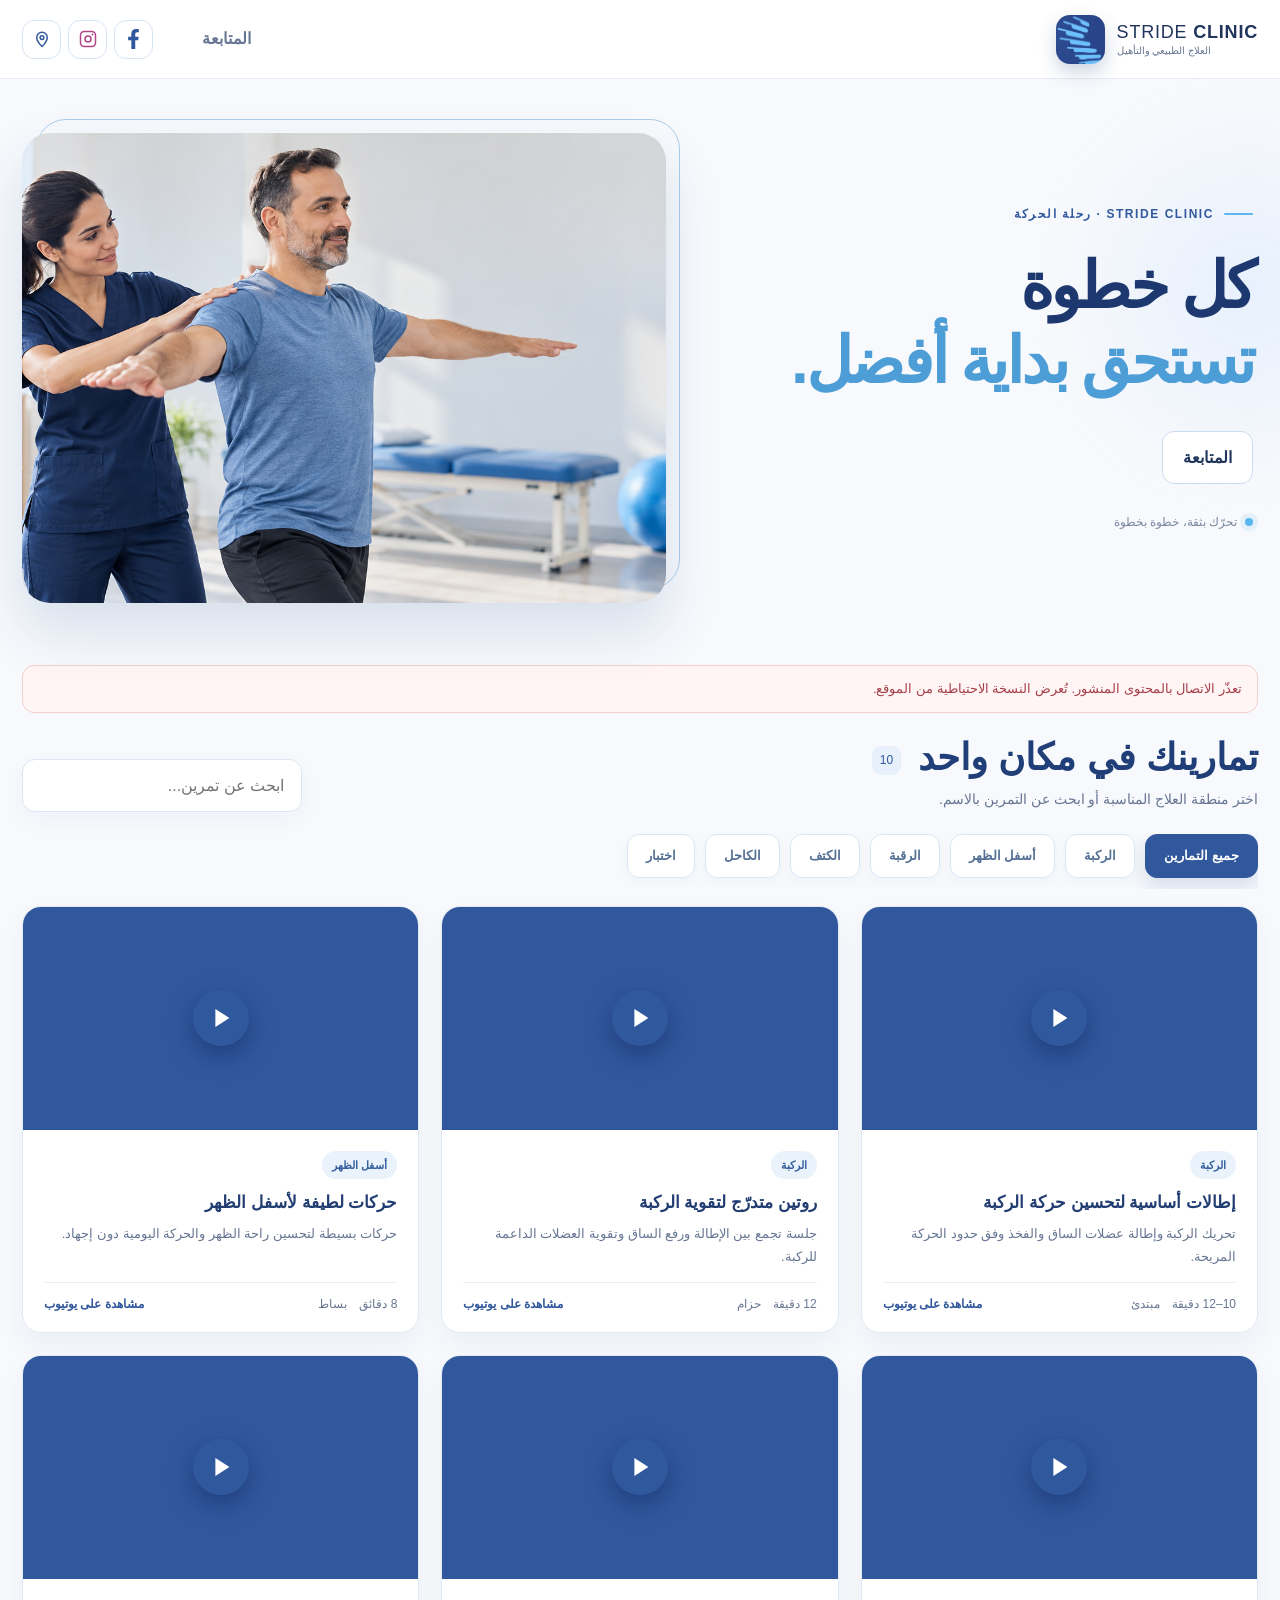
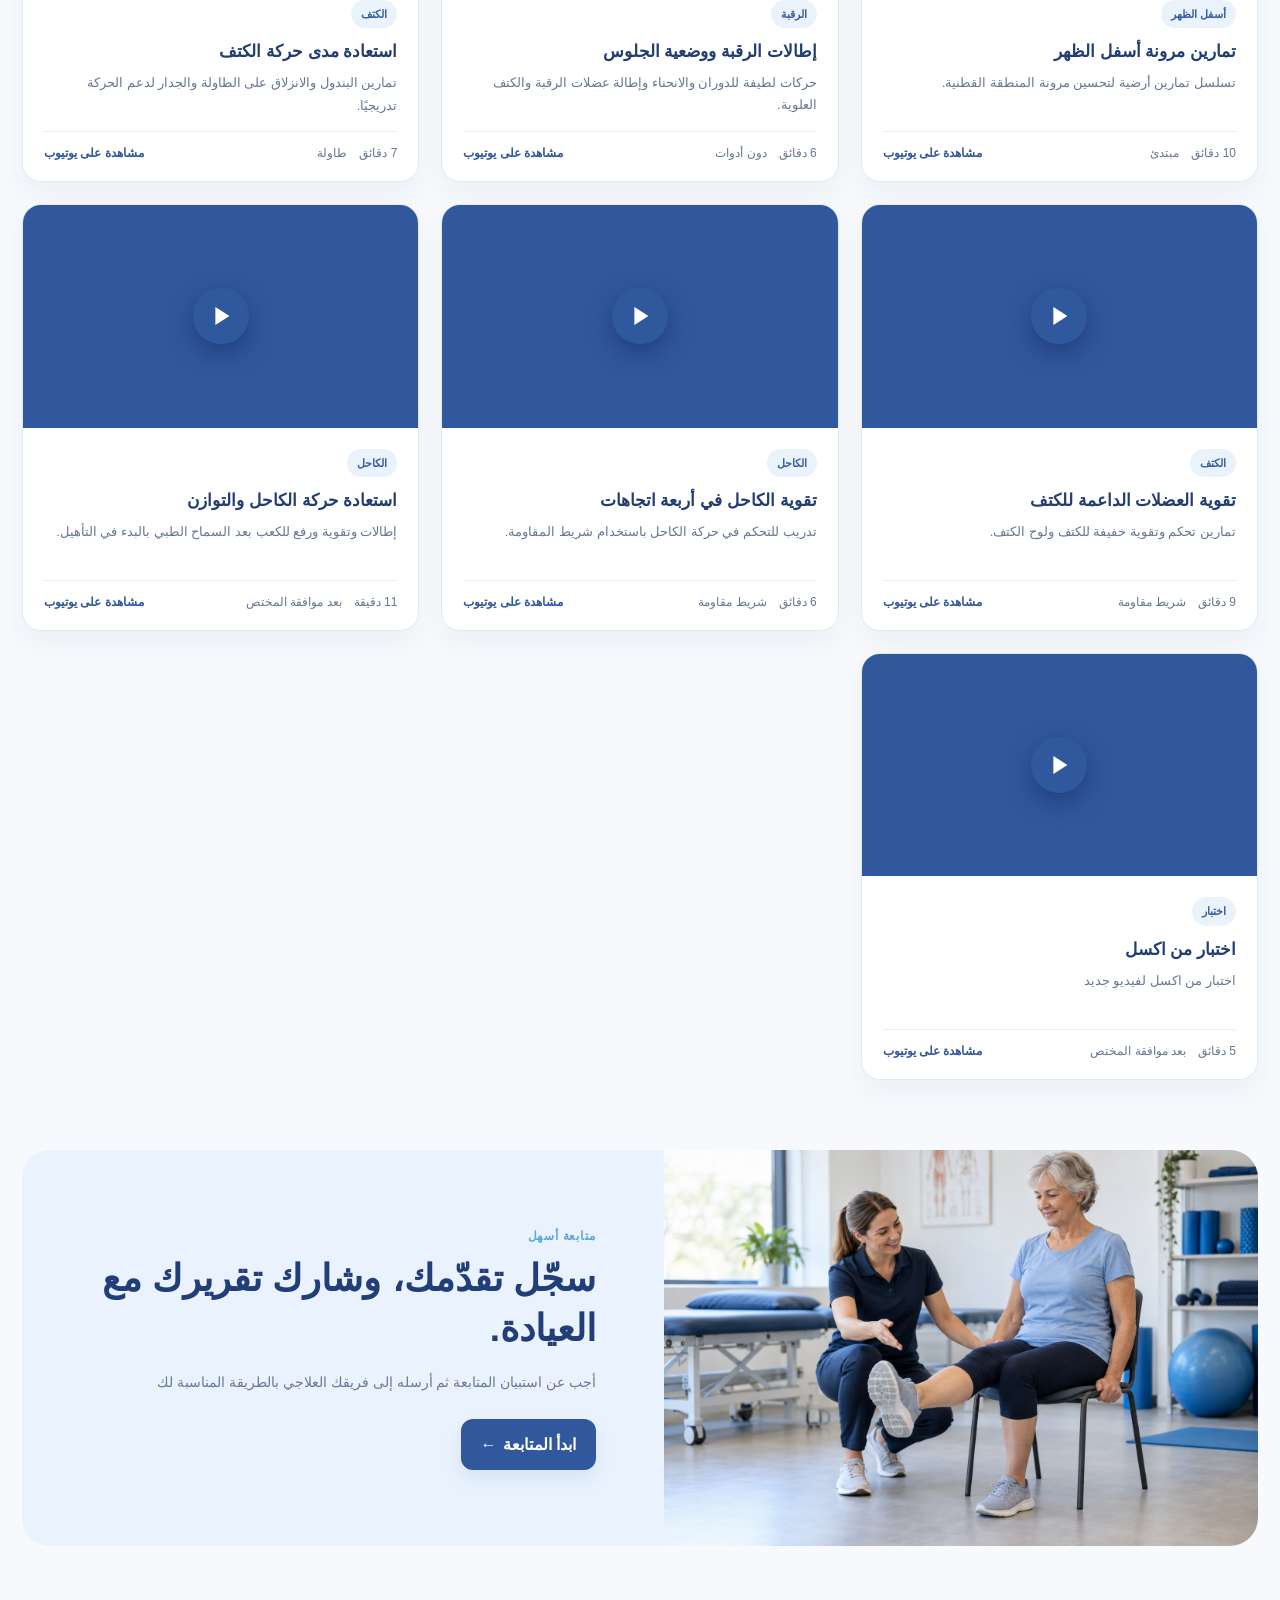
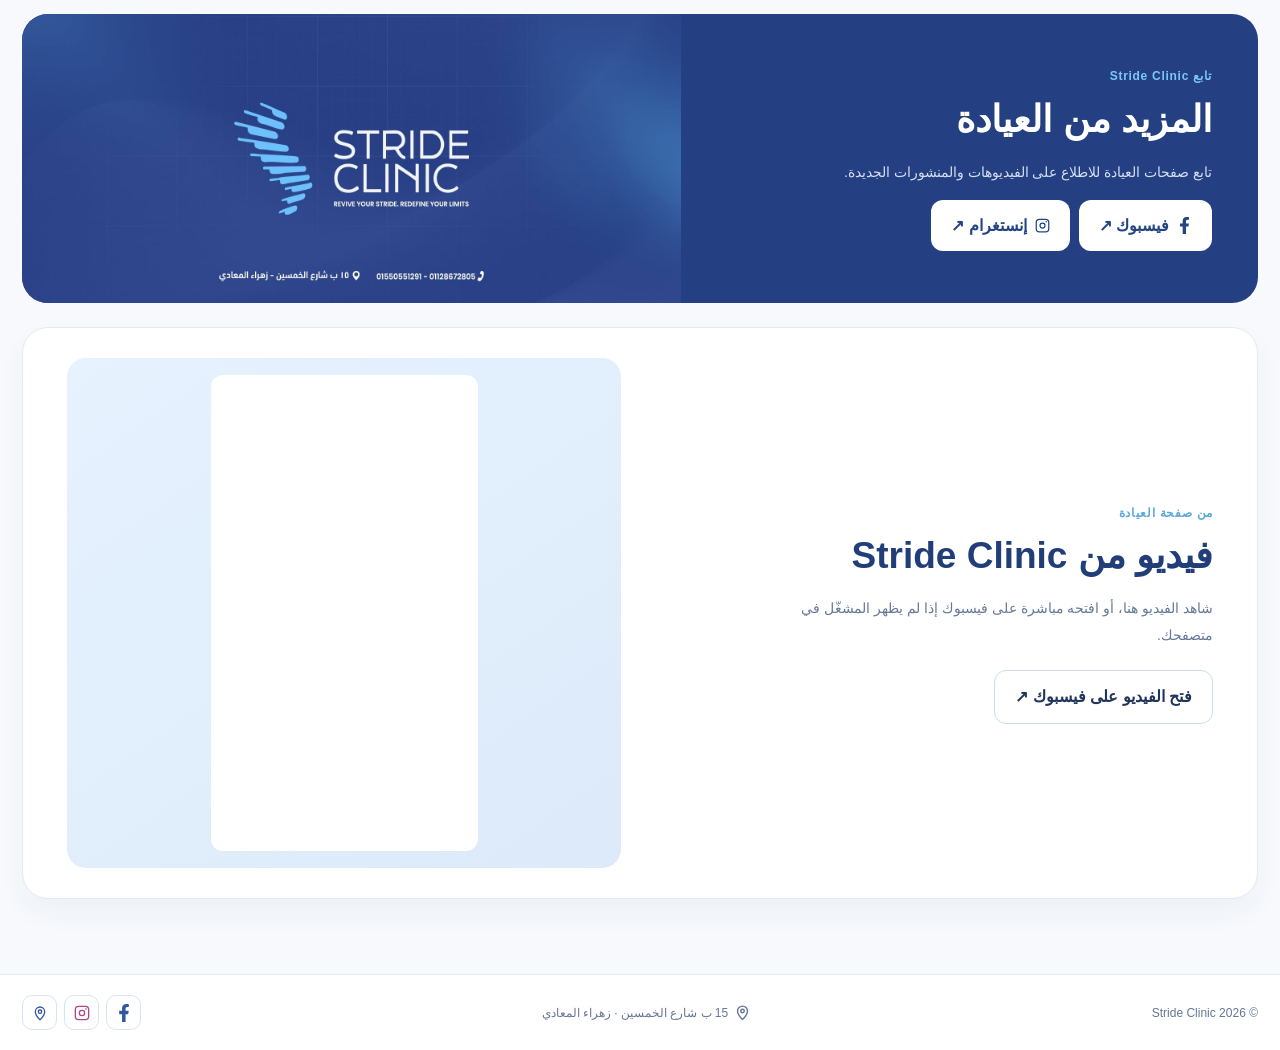
==== commit 62103b5b: "Update index.html" ====
--- a/index.html
+++ b/index.html
@@ -155,7 +155,7 @@
     </section>
   </main>
 
-  <footer class="footer"><div class="wrap footer-inner"><span>© <span id="year"></span> Stride Clinic</span><a class="footer-location" href="https://share.google/d2oDr01yW7UcouUeu" target="_blank" rel="noopener noreferrer"><svg aria-hidden="true"><use href="#icon-location"/></svg> 10 ب شارع الخمسين · زهراء المعادي</a><div class="social-icons footer-icons"><a class="icon-link" href="https://www.facebook.com/p/Stride-Clinic-61575582637063/" target="_blank" rel="noopener noreferrer" aria-label="فيسبوك" title="فيسبوك"><svg aria-hidden="true"><use href="#icon-facebook"/></svg></a><a class="icon-link instagram" href="https://www.instagram.com/stride_clinic" target="_blank" rel="noopener noreferrer" aria-label="إنستغرام" title="إنستغرام"><svg aria-hidden="true"><use href="#icon-instagram"/></svg></a><a class="icon-link" href="https://share.google/d2oDr01yW7UcouUeu" target="_blank" rel="noopener noreferrer" aria-label="موقع العيادة" title="موقع العيادة"><svg aria-hidden="true"><use href="#icon-location"/></svg></a></div></div></footer>
+  <footer class="footer"><div class="wrap footer-inner"><span>© <span id="year"></span> Stride Clinic</span><a class="footer-location" href="https://share.google/d2oDr01yW7UcouUeu" target="_blank" rel="noopener noreferrer"><svg aria-hidden="true"><use href="#icon-location"/></svg> 15 ب شارع الخمسين · زهراء المعادي</a><div class="social-icons footer-icons"><a class="icon-link" href="https://www.facebook.com/p/Stride-Clinic-61575582637063/" target="_blank" rel="noopener noreferrer" aria-label="فيسبوك" title="فيسبوك"><svg aria-hidden="true"><use href="#icon-facebook"/></svg></a><a class="icon-link instagram" href="https://www.instagram.com/stride_clinic" target="_blank" rel="noopener noreferrer" aria-label="إنستغرام" title="إنستغرام"><svg aria-hidden="true"><use href="#icon-instagram"/></svg></a><a class="icon-link" href="https://share.google/d2oDr01yW7UcouUeu" target="_blank" rel="noopener noreferrer" aria-label="موقع العيادة" title="موقع العيادة"><svg aria-hidden="true"><use href="#icon-location"/></svg></a></div></div></footer>
 
   <div class="modal" id="report-modal" role="dialog" aria-modal="true" aria-labelledby="report-title"><div class="modal-shell"><div class="modal-head"><strong id="report-title">معاينة تقرير المتابعة</strong><div class="modal-actions"><button class="button secondary" type="button" id="close-report">إغلاق</button><button class="button" type="button" id="save-pdf">حفظ PDF</button></div></div><div class="report-scroll"><p id="pdf-status" role="status" style="margin:0 0 10px;color:#9b2c2c" hidden></p><article class="report" id="report"></article></div></div></div>
 
